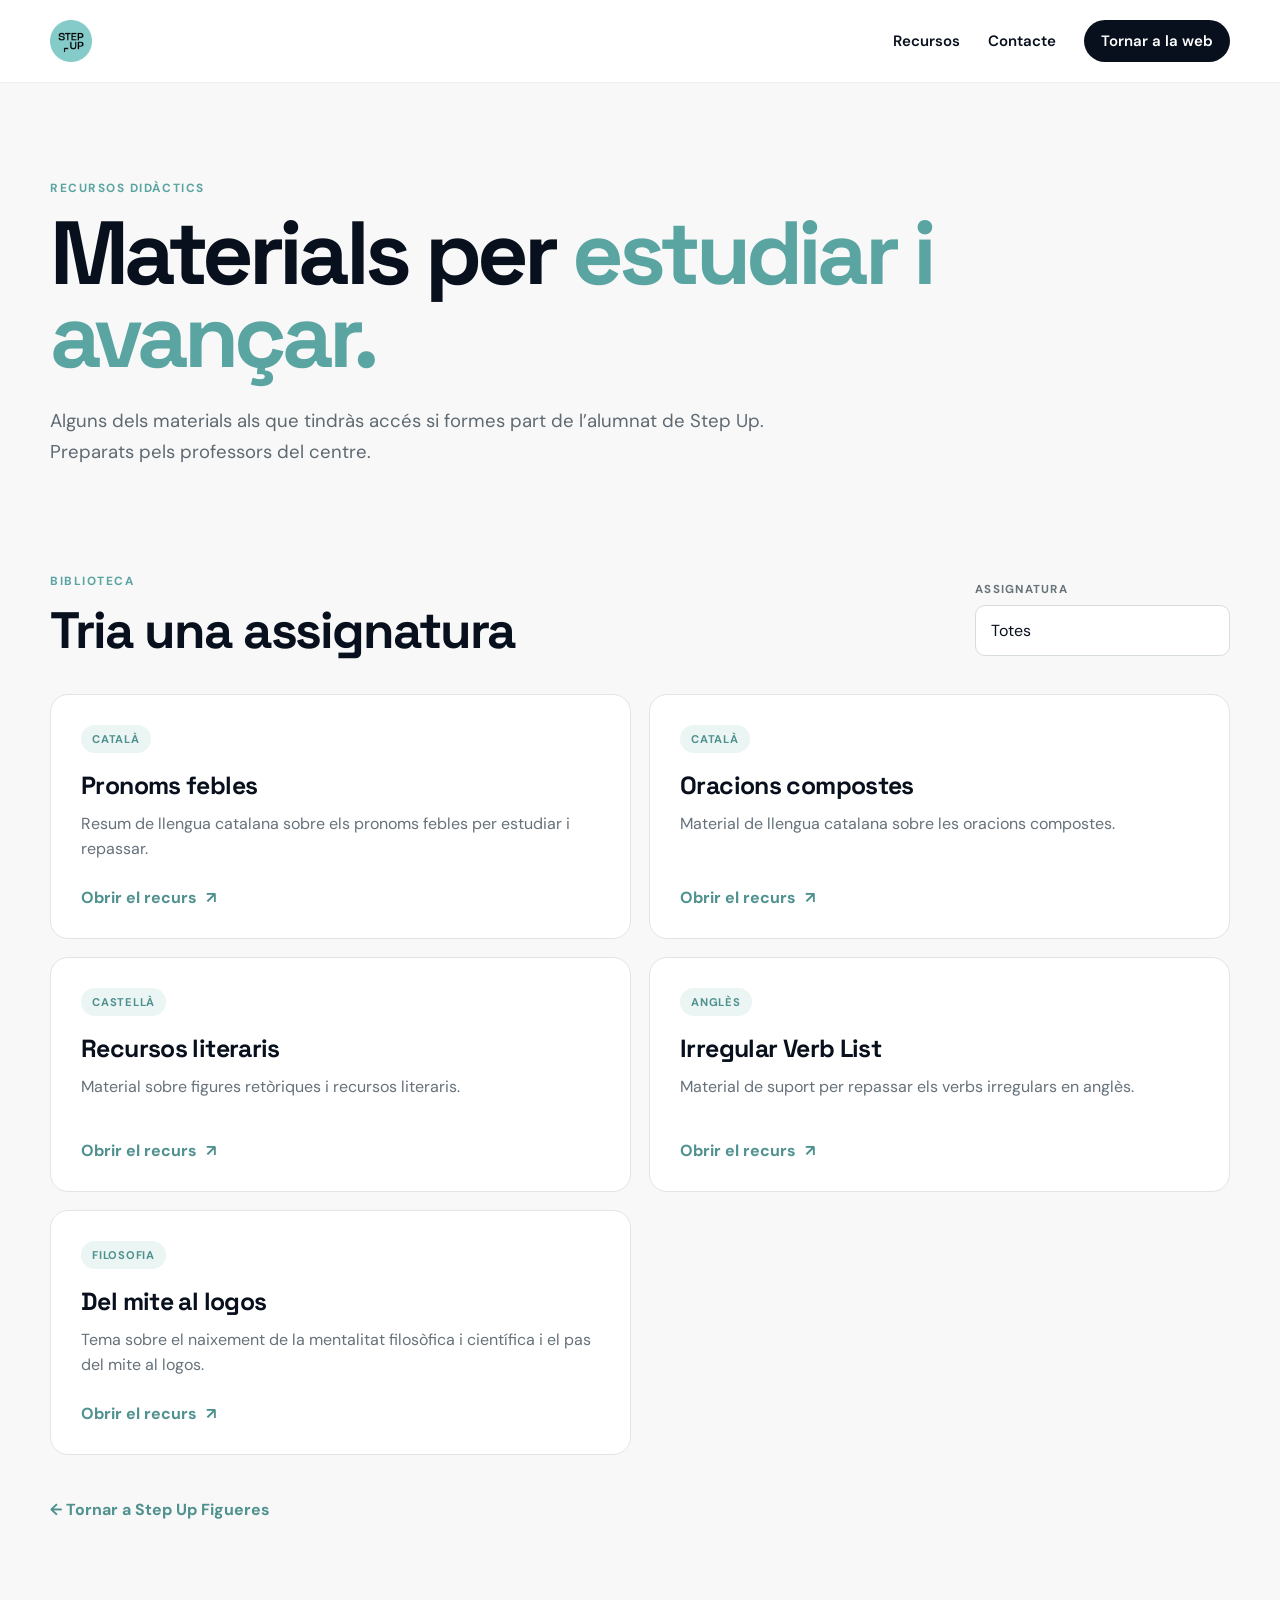
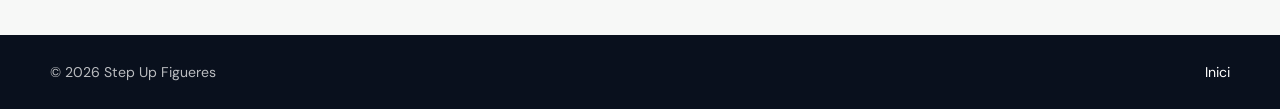
==== recursos.html @ 74e149b8 "Add files via upload" ====
<!DOCTYPE html>
<html lang="ca">
<head>
  <meta charset="UTF-8">
  <meta name="viewport" content="width=device-width, initial-scale=1.0">

  <title>Recursos didàctics | Step Up Figueres</title>
  <meta name="description" content="Recursos didàctics de Step Up Figueres: materials i apunts preparats pels professors del centre per ajudar-te a estudiar i repassar.">
  <link rel="canonical" href="https://www.stepupfigueres.com/recursos.html">
  <meta name="robots" content="index, follow">
  <meta name="theme-color" content="#84CBC9">

  <meta property="og:title" content="Recursos didàctics | Step Up Figueres">
  <meta property="og:description" content="Alguns dels materials als que tindràs accés si formes part de l’alumnat de Step Up. Preparats pels professors del centre.">
  <meta property="og:type" content="website">
  <meta property="og:url" content="https://www.stepupfigueres.com/recursos.html">
  <meta property="og:site_name" content="Step Up Figueres">

  <link rel="preconnect" href="https://fonts.googleapis.com">
  <link rel="preconnect" href="https://fonts.gstatic.com" crossorigin>
  <link href="https://fonts.googleapis.com/css2?family=DM+Sans:wght@400;500;600;700&family=Space+Grotesk:wght@500;600;700&display=swap" rel="stylesheet">
  <link rel="stylesheet" href="recursos.css">

  <script type="application/ld+json">
  {
    "@context":"https://schema.org",
    "@type":"CollectionPage",
    "name":"Recursos didàctics | Step Up Figueres",
    "url":"https://www.stepupfigueres.com/recursos.html",
    "description":"Materials i apunts preparats pels professors de Step Up Figueres.",
    "isPartOf":{
      "@type":"WebSite",
      "name":"Step Up Figueres",
      "url":"https://www.stepupfigueres.com/"
    },
    "mainEntity":{
      "@type":"ItemList",
      "numberOfItems":5,
      "itemListElement":[
        {"@type":"ListItem","position":1,"name":"Pronoms febles"},
        {"@type":"ListItem","position":2,"name":"Oracions compostes"},
        {"@type":"ListItem","position":3,"name":"Recursos literaris"},
        {"@type":"ListItem","position":4,"name":"Irregular Verb List"},
        {"@type":"ListItem","position":5,"name":"Del mite al logos"}
      ]
    }
  }
  </script>
</head>

<body>
  <a class="skip-link" href="#main">Anar al contingut</a>

  <header class="resources-header">
    <div class="container header-inner">
      <a href="index.html" class="brand" aria-label="Step Up Figueres - inici">
        <img src="logo-original.png" alt="Step Up Figueres">
      </a>
      <nav class="resources-nav" aria-label="Navegació">
        <a href="#recursos">Recursos</a>
        <a href="index.html#contacte">Contacte</a>
        <a class="back-cta" href="index.html">Tornar a la web</a>
      </nav>
    </div>
  </header>

  <main id="main">
    <section class="resources-hero">
      <div class="container">
        <p class="eyebrow">RECURSOS DIDÀCTICS</p>
        <h1>Materials per <span>estudiar i avançar.</span></h1>
        <p class="resources-intro">
          Alguns dels materials als que tindràs accés si formes part de l’alumnat de Step Up.
          Preparats pels professors del centre.
        </p>
      </div>
    </section>

    <section class="resources-library" id="recursos" aria-labelledby="library-title">
      <div class="container">
        <div class="library-heading">
          <div>
            <p class="eyebrow">BIBLIOTECA</p>
            <h2>Tria una assignatura</h2>
          </div>
          <div class="filter">
            <label for="resource-subject">Assignatura</label>
            <select id="resource-subject" name="subject">
              <option value="totes">Totes</option>
              <option value="catala">Català</option>
              <option value="castella">Castellà</option>
              <option value="angles">Anglès</option>
              <option value="filosofia">Filosofia</option>
            </select>
          </div>
        </div>

        <div class="resources-grid">
          <!-- Per afegir un recurs:
               1. Puja el PDF dins de /recursos/ sense canviar-li el nom.
               2. Duplica una targeta.
               3. Canvia data-subject, títol, descripció i href.
          -->

          <article class="resource-card" data-subject="catala">
            <span class="resource-subject">Català</span>
            <h3>Pronoms febles</h3>
            <p>Resum de llengua catalana sobre els pronoms febles per estudiar i repassar.</p>
            <a class="resource-link" href="recursos/Resum pronoms febles.pdf" target="_blank" rel="noopener">Obrir el recurs <span>↗</span></a>
          </article>

          <article class="resource-card" data-subject="catala">
            <span class="resource-subject">Català</span>
            <h3>Oracions compostes</h3>
            <p>Material de llengua catalana sobre les oracions compostes.</p>
            <a class="resource-link" href="recursos/Resum oracions compostes.pdf" target="_blank" rel="noopener">Obrir el recurs <span>↗</span></a>
          </article>

          <article class="resource-card" data-subject="castella">
            <span class="resource-subject">Castellà</span>
            <h3>Recursos literaris</h3>
            <p>Material sobre figures retòriques i recursos literaris.</p>
            <a class="resource-link" href="recursos/Recusos literarios (figuras retóricas).pdf" target="_blank" rel="noopener">Obrir el recurs <span>↗</span></a>
          </article>

          <article class="resource-card" data-subject="angles">
            <span class="resource-subject">Anglès</span>
            <h3>Irregular Verb List</h3>
            <p>Material de suport per repassar els verbs irregulars en anglès.</p>
            <a class="resource-link" href="recursos/IRREGULAR VERBS .pdf" target="_blank" rel="noopener">Obrir el recurs <span>↗</span></a>
          </article>

          <article class="resource-card" data-subject="filosofia">
            <span class="resource-subject">Filosofia</span>
            <h3>Del mite al logos</h3>
            <p>Tema sobre el naixement de la mentalitat filosòfica i científica i el pas del mite al logos.</p>
            <a class="resource-link" href="recursos/Resum Tema 1 - El pas del mite al logos.pdf" target="_blank" rel="noopener">Obrir el recurs <span>↗</span></a>
          </article>
        </div>

        <p class="resource-empty" aria-live="polite">No hi ha recursos disponibles per a aquesta assignatura.</p>

        <div class="resources-back">
          <a href="index.html">← Tornar a Step Up Figueres</a>
        </div>
      </div>
    </section>
  </main>

  <footer class="resources-footer">
    <div class="container footer-inner">
      <span>© <span id="resource-year"></span> Step Up Figueres</span>
      <a href="index.html">Inici</a>
    </div>
  </footer>

  <script src="recursos.js"></script>
</body>
</html>
---- recursos.css ----
:root{
  --bg:#f7f8f7;
  --dark:#09101d;
  --muted:#66717a;
  --line:#e1e6e5;
  --accent:#84cbc9;
  --accent-dark:#5aa4a2;
  --white:#fff;
}
*{box-sizing:border-box}
html{scroll-behavior:smooth}
body{margin:0;font-family:"DM Sans",Arial,sans-serif;color:var(--dark);background:var(--bg)}
a{color:inherit;text-decoration:none}
.container{width:min(1180px,calc(100% - 48px));margin:0 auto}
.skip-link{position:absolute;left:-9999px}
.skip-link:focus{left:20px;top:20px;background:#fff;padding:10px 14px;z-index:1000}
.resources-header{background:#fff;border-bottom:1px solid rgba(9,16,29,.07);position:sticky;top:0;z-index:50}
.resources-header .header-inner{min-height:82px;display:flex;align-items:center;justify-content:space-between;gap:30px}
.brand img{display:block;width:auto;height:42px;max-width:190px}
.resources-nav{display:flex;align-items:center;gap:28px;font-size:.94rem;font-weight:600}
.resources-nav a{transition:opacity .2s}
.resources-nav a:hover{opacity:.62}
.resources-nav .back-cta{background:var(--dark);color:#fff;padding:11px 17px;border-radius:999px}
.resources-hero{padding:100px 0 88px;background:var(--bg)}
.eyebrow{margin:0 0 17px;font-size:.74rem;line-height:1;font-weight:700;letter-spacing:.13em;color:var(--accent-dark)}
.resources-hero h1{font-family:"Space Grotesk",Arial,sans-serif;font-size:clamp(3.1rem,7vw,6.4rem);line-height:.93;letter-spacing:-.055em;max-width:980px;margin:0 0 28px;font-weight:700}
.resources-hero h1 span{color:var(--accent-dark)}
.resources-intro{max-width:720px;margin:0;font-size:1.16rem;line-height:1.65;color:#5f6972}
.resources-library{padding:20px 0 115px}
.library-heading{display:flex;align-items:flex-end;justify-content:space-between;gap:35px;margin-bottom:38px}
.library-heading h2{font-family:"Space Grotesk",Arial,sans-serif;font-size:clamp(2rem,4vw,3.4rem);line-height:1;margin:0;letter-spacing:-.04em}
.filter{width:255px}
.filter label{display:block;margin:0 0 8px;font-size:.72rem;font-weight:700;letter-spacing:.11em;text-transform:uppercase;color:#68737b}
.filter select{appearance:none;width:100%;padding:14px 42px 14px 15px;border:1px solid #d6dddc;border-radius:10px;background:#fff;color:var(--dark);font:inherit;cursor:pointer}
.resources-grid{display:grid;grid-template-columns:repeat(2,minmax(0,1fr));gap:18px}
.resource-card{display:flex;flex-direction:column;min-height:235px;padding:30px;border:1px solid var(--line);border-radius:18px;background:#fff;transition:transform .22s ease,box-shadow .22s ease,border-color .22s ease}
.resource-card:hover{transform:translateY(-4px);border-color:#cbd8d7;box-shadow:0 18px 45px rgba(9,16,29,.08)}
.resource-subject{align-self:flex-start;display:inline-flex;padding:7px 11px;border-radius:999px;background:#eaf5f4;color:#4f918f;font-size:.7rem;font-weight:700;letter-spacing:.07em;text-transform:uppercase;margin-bottom:20px}
.resource-card h3{font-family:"Space Grotesk",Arial,sans-serif;font-size:1.55rem;line-height:1.08;letter-spacing:-.025em;margin:0 0 11px}
.resource-card p{margin:0;color:var(--muted);line-height:1.58}
.resource-link{margin-top:auto;padding-top:26px;color:#4f918f;font-weight:700}
.resource-link span{display:inline-block;margin-left:5px;transition:transform .2s}
.resource-card:hover .resource-link span{transform:translateX(4px)}
.resource-empty{display:none;margin:25px 0 0;color:var(--muted)}
.resources-back{margin-top:44px}
.resources-back a{font-weight:700;color:#4f918f}
.resources-footer{background:var(--dark);color:#fff;padding:28px 0}
.footer-inner{display:flex;justify-content:space-between;gap:20px;font-size:.88rem;color:rgba(255,255,255,.72)}
.footer-inner a{color:#fff}
@media(max-width:900px){
  .resources-nav{gap:17px}
  .resources-nav a:not(.back-cta){display:none}
  .library-heading{align-items:stretch;flex-direction:column}
  .filter{width:100%;max-width:340px}
}
@media(max-width:600px){
  .container{width:min(100% - 34px,1180px)}
  .resources-header .header-inner{min-height:72px}
  .brand img{height:36px;max-width:165px}
  .resources-hero{padding:70px 0 62px}
  .resources-hero h1{font-size:clamp(2.8rem,15vw,4.5rem)}
  .resources-intro{font-size:1.05rem}
  .resources-library{padding:5px 0 80px}
  .resources-grid{grid-template-columns:1fr}
  .resource-card{min-height:215px;padding:25px}
}
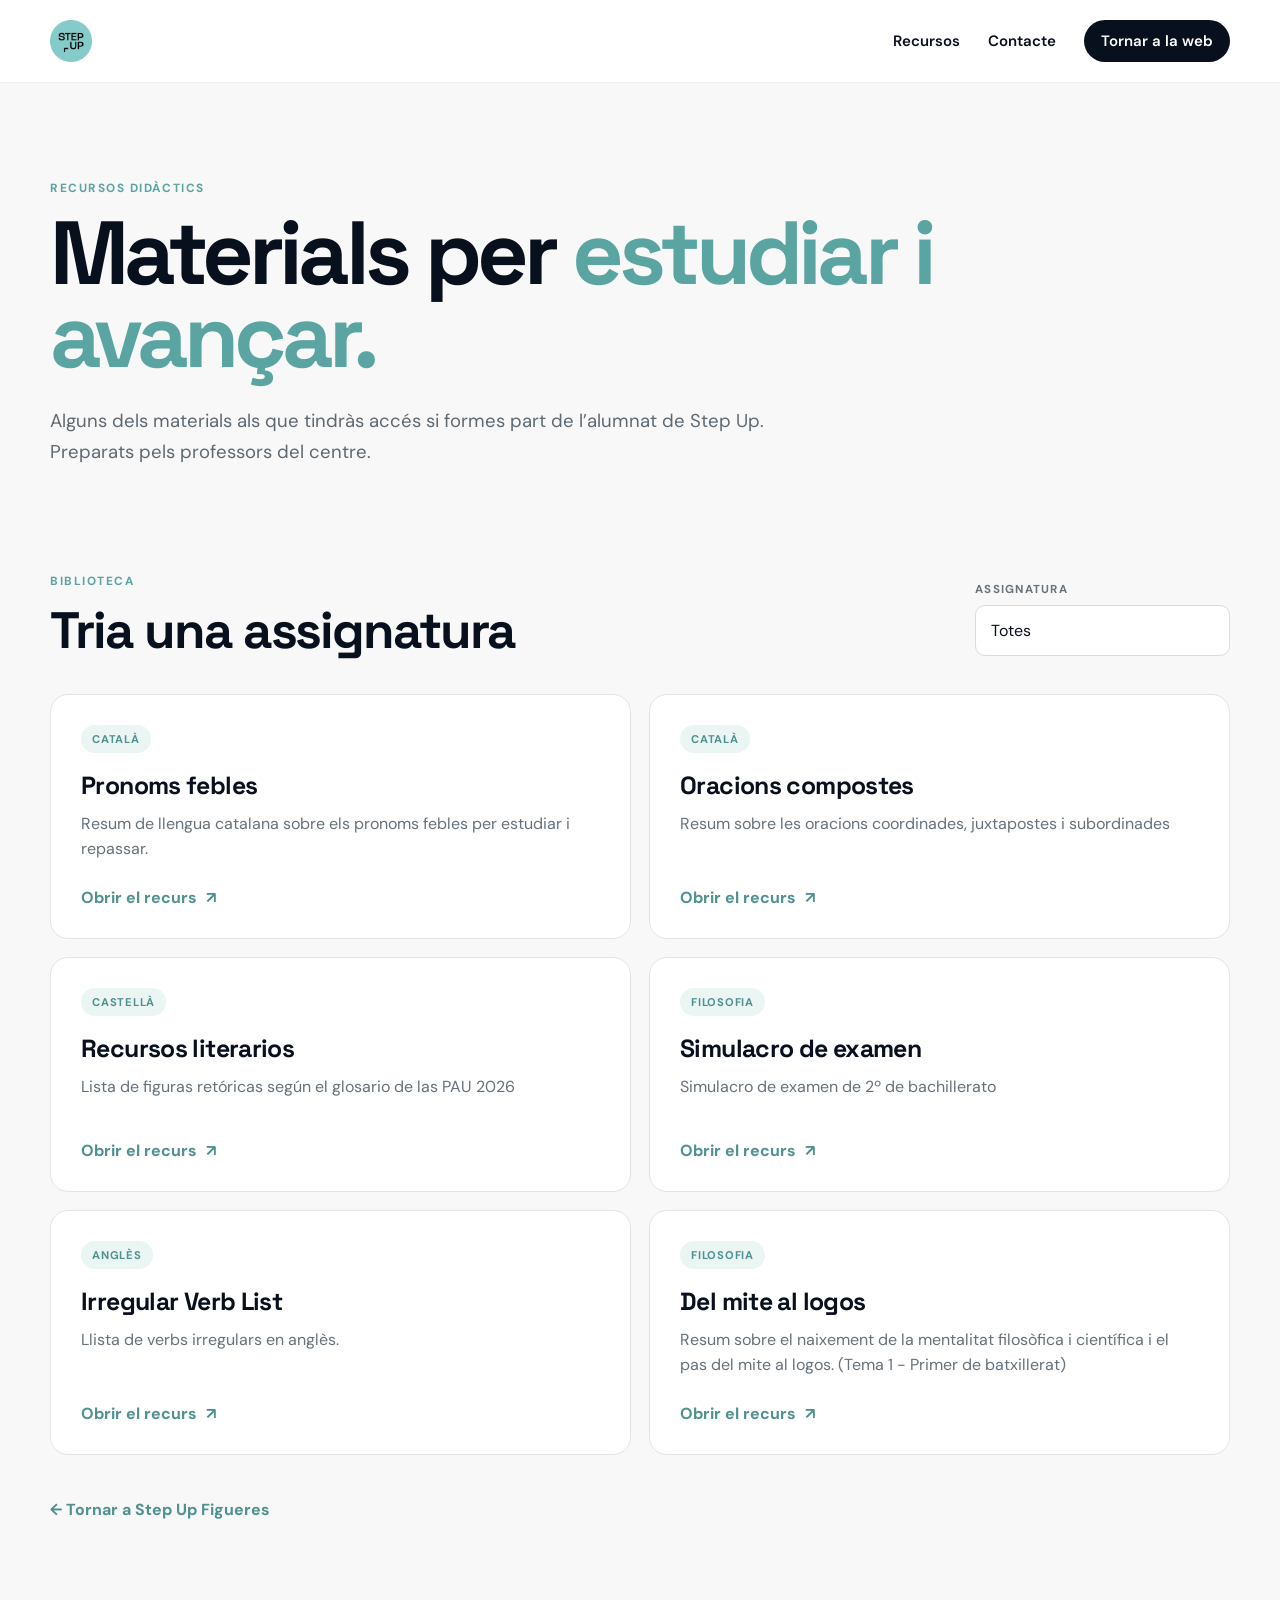
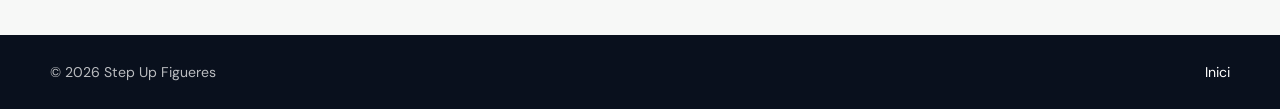
==== commit 3022e7db: "Update recursos.html" ====
--- a/recursos.html
+++ b/recursos.html
@@ -112,28 +112,35 @@
           <article class="resource-card" data-subject="catala">
             <span class="resource-subject">Català</span>
             <h3>Oracions compostes</h3>
-            <p>Material de llengua catalana sobre les oracions compostes.</p>
+            <p>Resum sobre les oracions coordinades, juxtapostes i subordinades</p>
             <a class="resource-link" href="recursos/Resum oracions compostes.pdf" target="_blank" rel="noopener">Obrir el recurs <span>↗</span></a>
           </article>
 
           <article class="resource-card" data-subject="castella">
             <span class="resource-subject">Castellà</span>
-            <h3>Recursos literaris</h3>
-            <p>Material sobre figures retòriques i recursos literaris.</p>
+            <h3>Recursos literarios</h3>
+            <p>Lista de figuras retóricas según el glosario de las PAU 2026</p>
             <a class="resource-link" href="recursos/Recusos literarios (figuras retóricas).pdf" target="_blank" rel="noopener">Obrir el recurs <span>↗</span></a>
+          </article>
+          
+             <article class="resource-card" data-subject="filosofia">
+            <span class="resource-subject">Filosofia</span>
+            <h3>Simulacro de examen</h3>
+            <p>Simulacro de examen de 2º de bachillerato </p>
+            <a class="resource-link" href="recursos/_El Faro_ Simulacro de examen.pdf" target="_blank" rel="noopener">Obrir el recurs <span>↗</span></a>
           </article>
 
           <article class="resource-card" data-subject="angles">
             <span class="resource-subject">Anglès</span>
             <h3>Irregular Verb List</h3>
-            <p>Material de suport per repassar els verbs irregulars en anglès.</p>
+            <p>Llista de verbs irregulars en anglès.</p>
             <a class="resource-link" href="recursos/IRREGULAR VERBS .pdf" target="_blank" rel="noopener">Obrir el recurs <span>↗</span></a>
           </article>
 
           <article class="resource-card" data-subject="filosofia">
             <span class="resource-subject">Filosofia</span>
             <h3>Del mite al logos</h3>
-            <p>Tema sobre el naixement de la mentalitat filosòfica i científica i el pas del mite al logos.</p>
+            <p>Resum sobre el naixement de la mentalitat filosòfica i científica i el pas del mite al logos. (Tema 1 - Primer de batxillerat) </p>
             <a class="resource-link" href="recursos/Resum Tema 1 - El pas del mite al logos.pdf" target="_blank" rel="noopener">Obrir el recurs <span>↗</span></a>
           </article>
         </div>
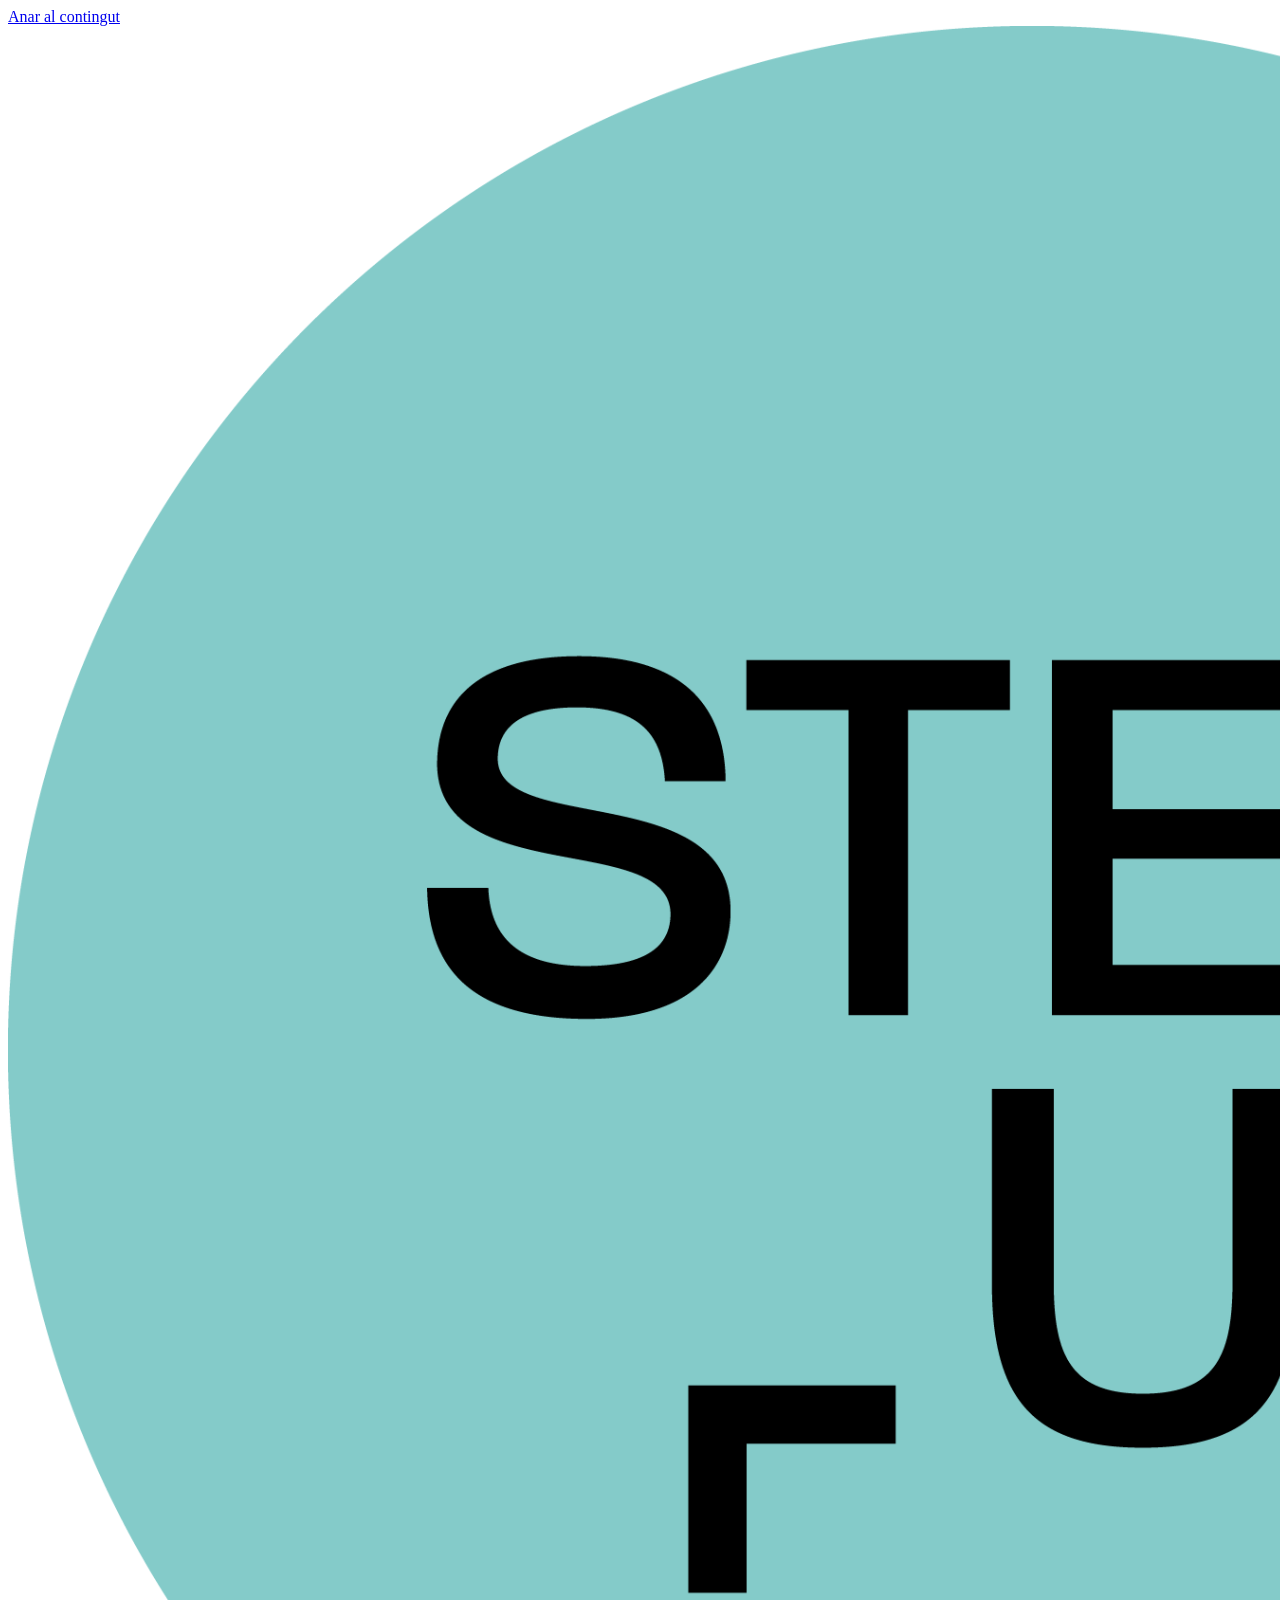
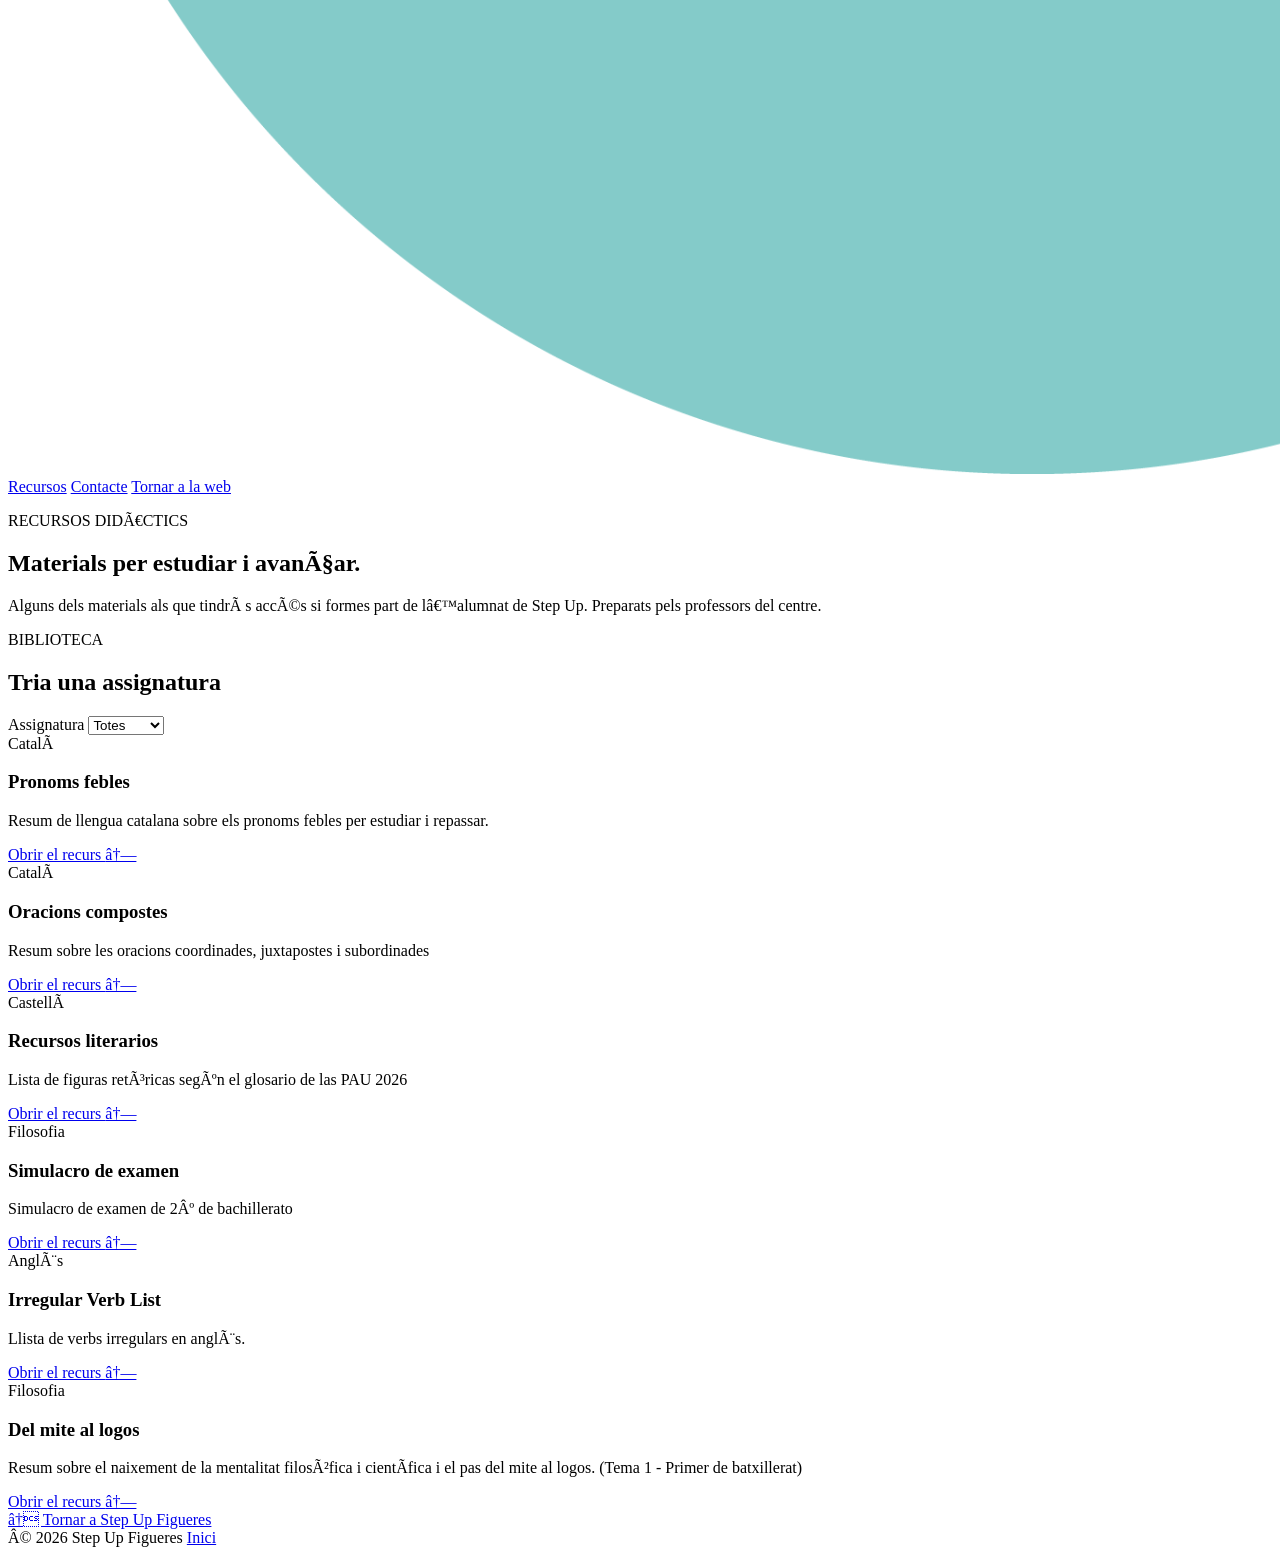
==== commit cba231e9: "Update recursos.html" ====
--- a/recursos.html
+++ b/recursos.html
@@ -1,6 +1,12 @@
 <!DOCTYPE html>
 <html lang="ca">
 <head>
+    <!-- Google tag (gtag.js) -->
+<script async src="https://www.googletagmanager.com/gtag/js?id=G-YTLZKDJ5K1"></script>
+<script>
+  window.dataLayer = window.dataLayer || [];
+  function gtag(){dataLayer.push(arguments);}
+  gtag('js', new Date());
   <meta charset="UTF-8">
   <meta name="viewport" content="width=device-width, initial-scale=1.0">
 
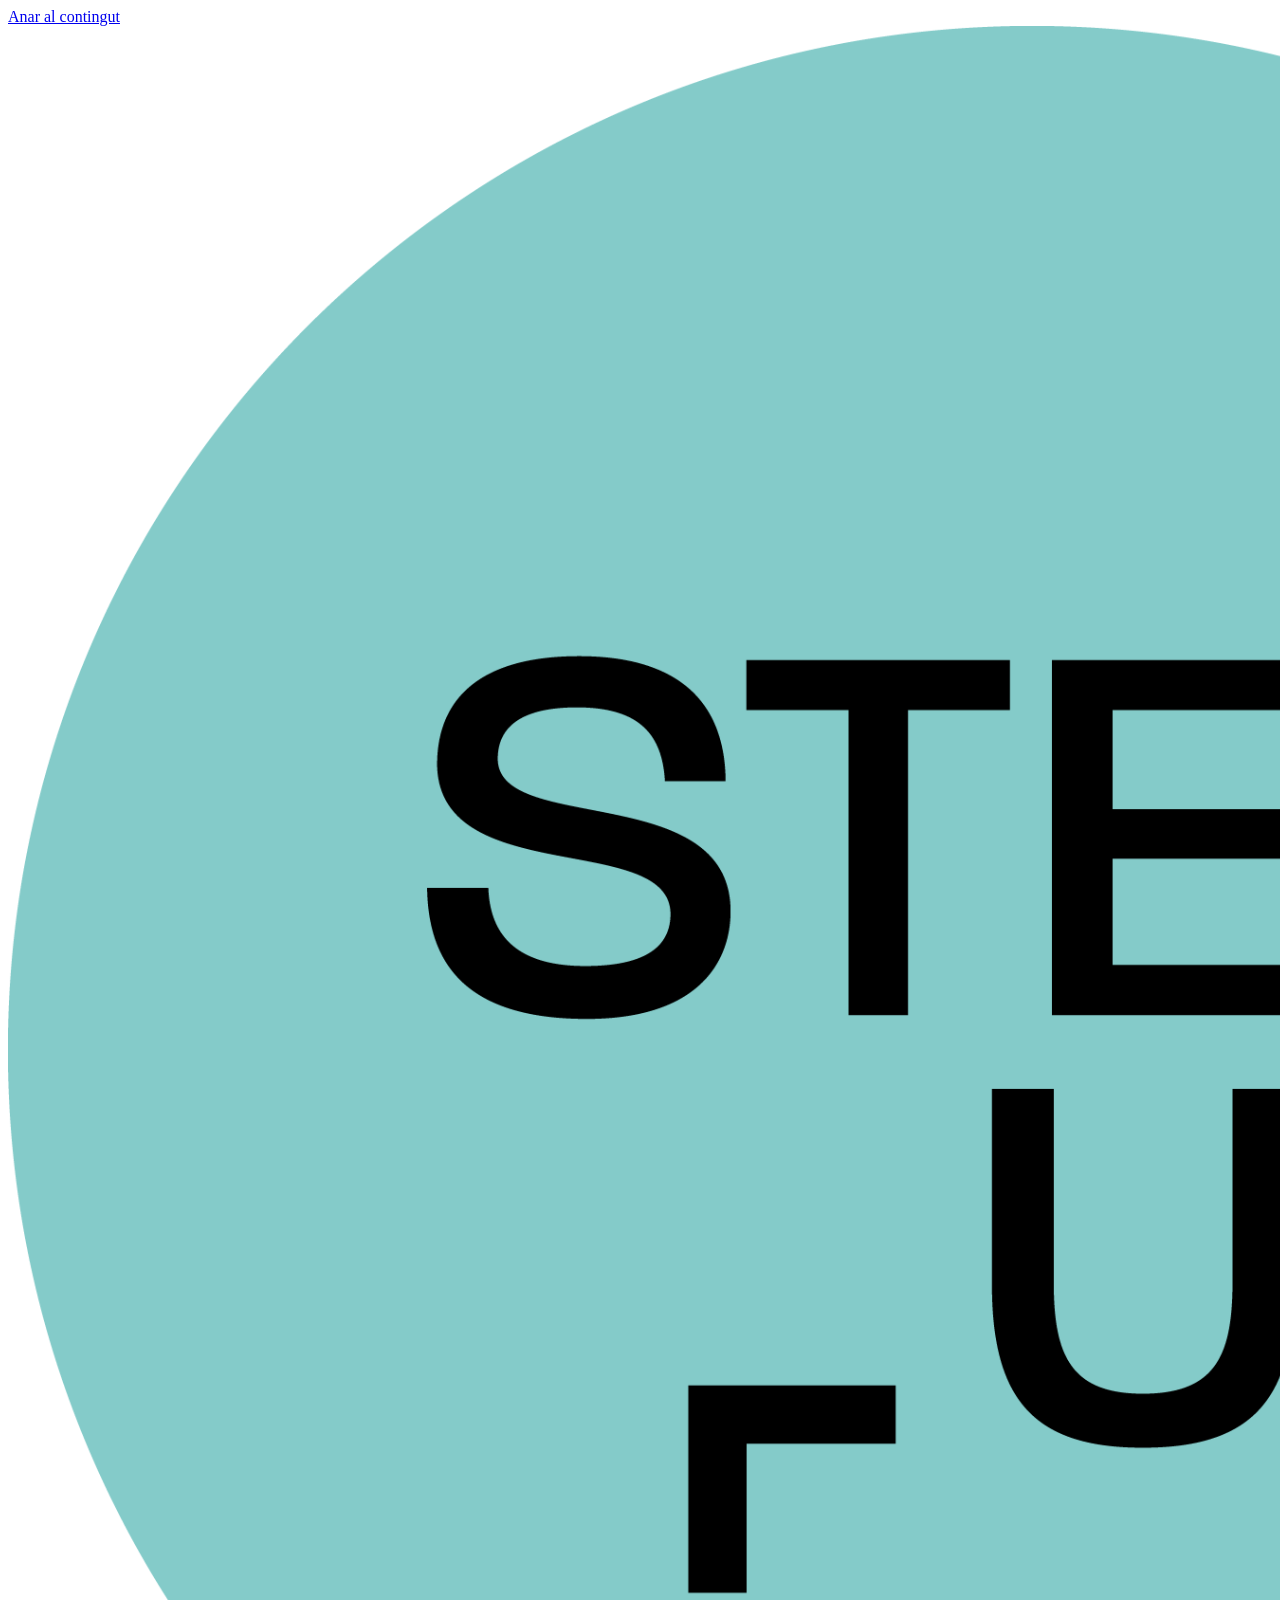
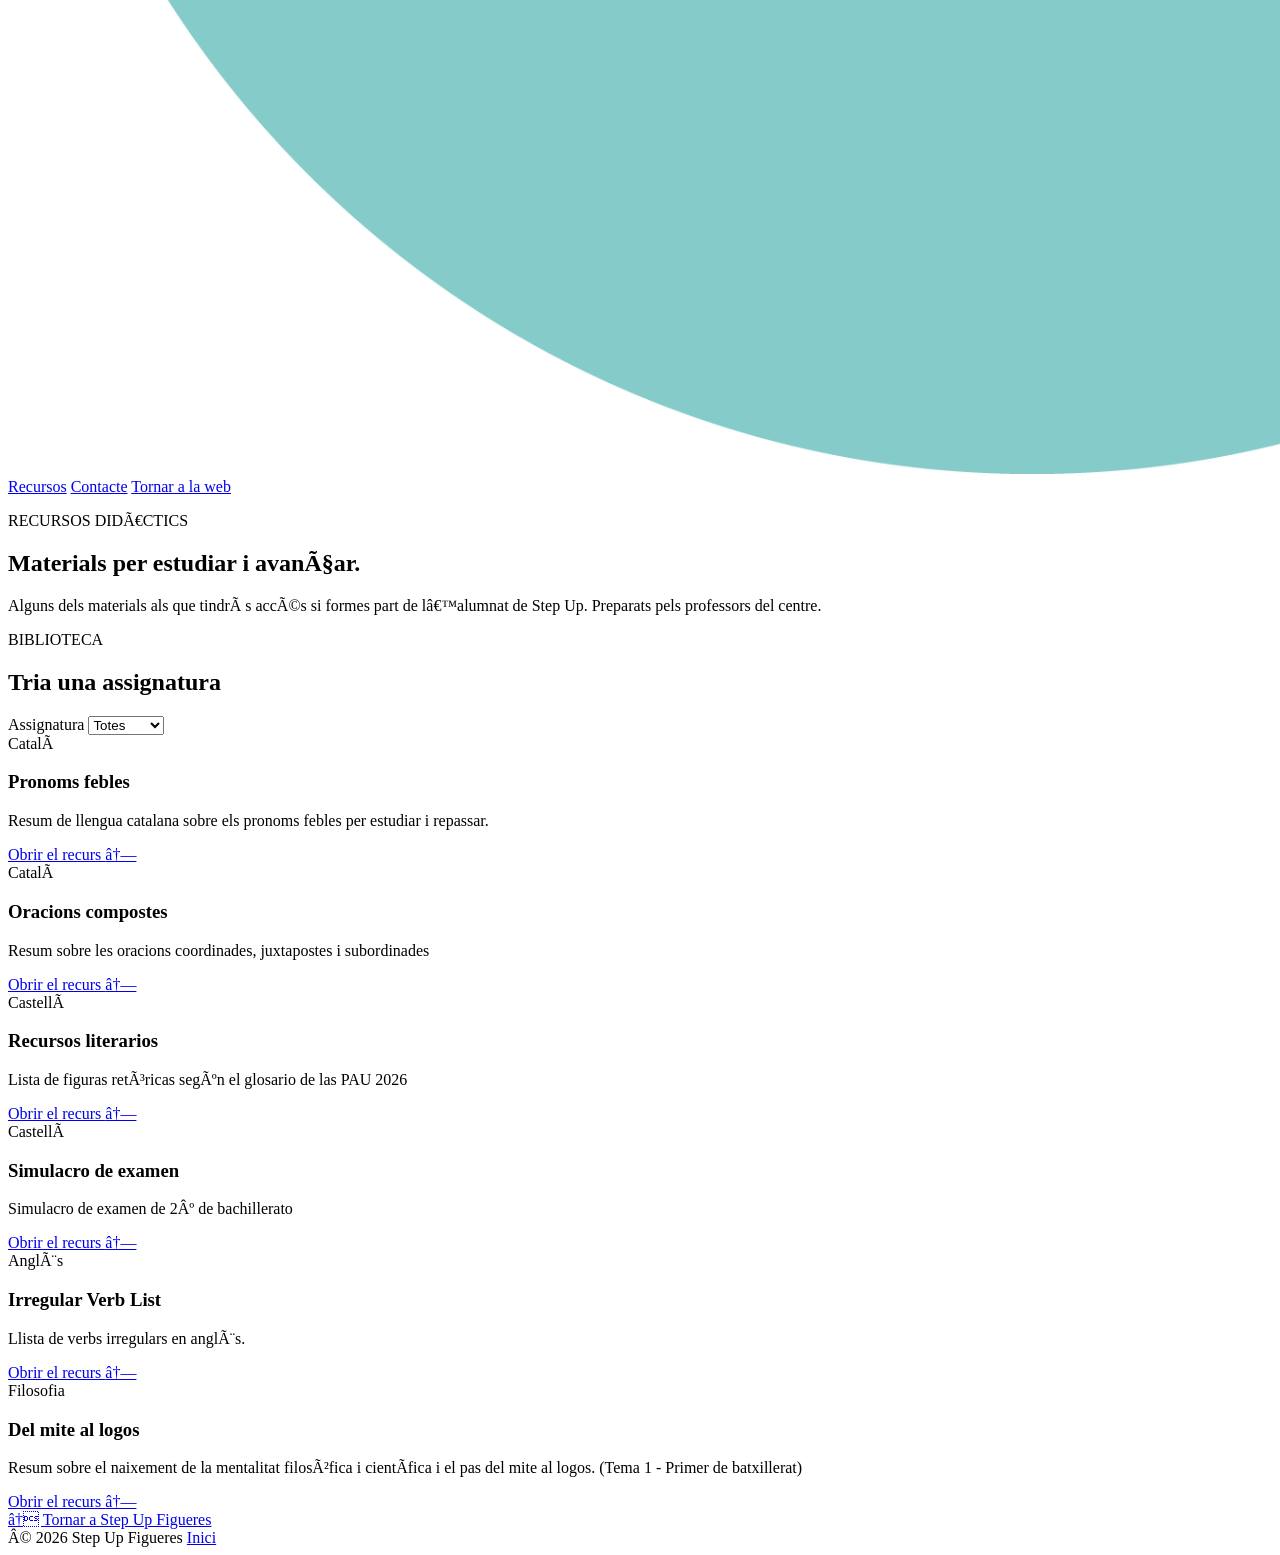
==== commit 6c244797: "Update recursos.html" ====
--- a/recursos.html
+++ b/recursos.html
@@ -9,6 +9,24 @@
   gtag('js', new Date());
   <meta charset="UTF-8">
   <meta name="viewport" content="width=device-width, initial-scale=1.0">
+
+      <header class="site-header" id="top">
+    <div class="container nav">
+      <a href="#top" class="brand" aria-label="Step Up Figueres - inici">
+        <img src="logo-original.png" alt="Step Up Figueres" />
+      </a>
+      <button class="menu-toggle" aria-label="Obrir menú" aria-expanded="false">
+        <span></span><span></span>
+      </button>
+      <nav class="nav-links" aria-label="Navegació principal">
+        <a href="#serveis">Serveis</a>
+        <a href="#extraescolars">Extraescolars</a>
+        <a href="recursos.html">Recursos didàctics</a>
+        <a href="#contacte">Contacte</a>
+        <a class="nav-cta" target="_blank" rel="noopener" href="https://wa.me/34677625534?text=Hola%21%20M%27agradaria%20demanar%20informaci%C3%B3%20sobre%20Step%20Up%20Figueres.">WhatsApp</a>
+      </nav>
+    </div>
+  </header>
 
   <title>Recursos didàctics | Step Up Figueres</title>
   <meta name="description" content="Recursos didàctics de Step Up Figueres: materials i apunts preparats pels professors del centre per ajudar-te a estudiar i repassar.">
@@ -129,8 +147,8 @@
             <a class="resource-link" href="recursos/Recusos literarios (figuras retóricas).pdf" target="_blank" rel="noopener">Obrir el recurs <span>↗</span></a>
           </article>
           
-             <article class="resource-card" data-subject="filosofia">
-            <span class="resource-subject">Filosofia</span>
+             <article class="resource-card" data-subject="castella">
+            <span class="resource-subject">Castellà</span>
             <h3>Simulacro de examen</h3>
             <p>Simulacro de examen de 2º de bachillerato </p>
             <a class="resource-link" href="recursos/_El Faro_ Simulacro de examen.pdf" target="_blank" rel="noopener">Obrir el recurs <span>↗</span></a>
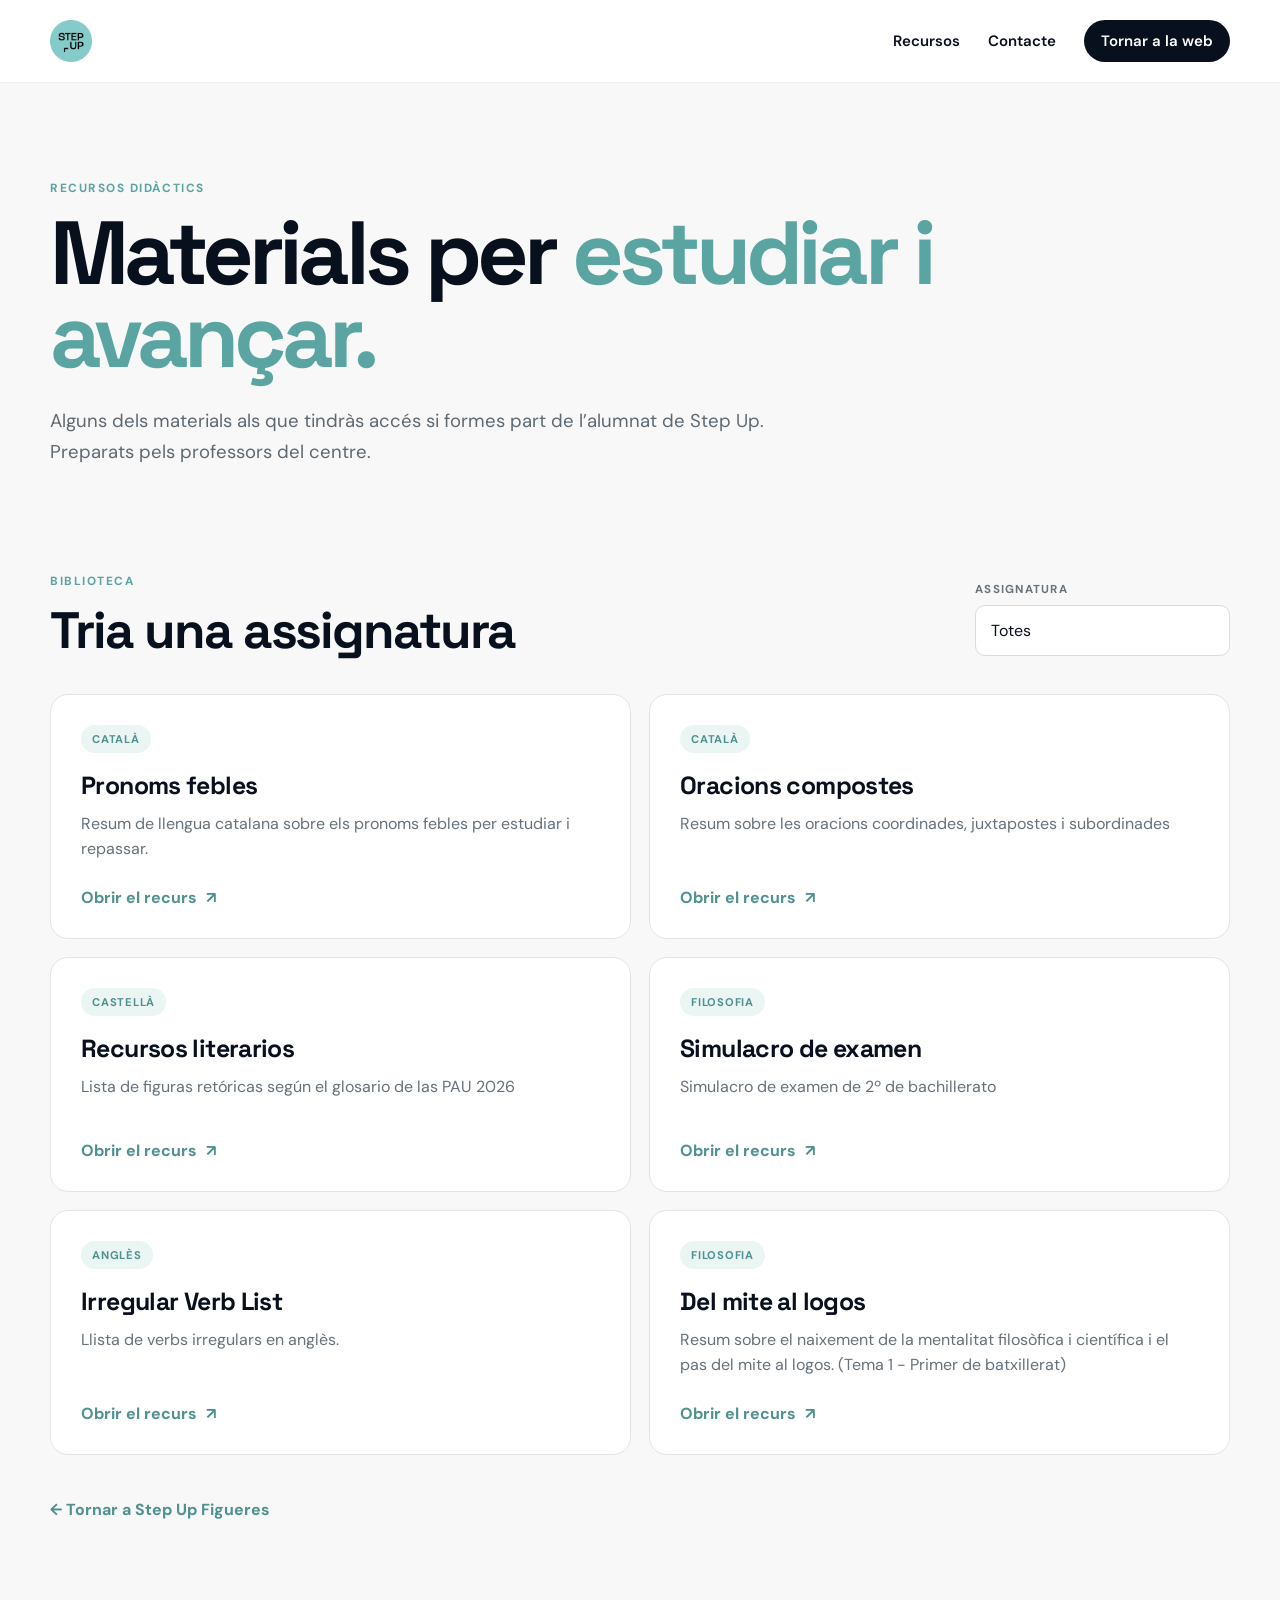
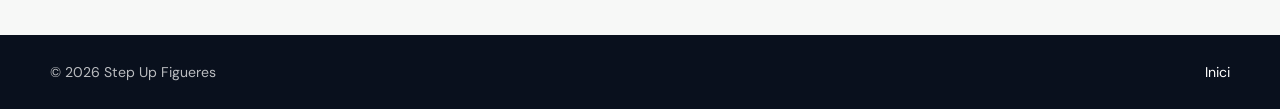
==== commit 270b8a07: "Update recursos.html" ====
--- a/recursos.html
+++ b/recursos.html
@@ -1,32 +1,8 @@
 <!DOCTYPE html>
 <html lang="ca">
 <head>
-    <!-- Google tag (gtag.js) -->
-<script async src="https://www.googletagmanager.com/gtag/js?id=G-YTLZKDJ5K1"></script>
-<script>
-  window.dataLayer = window.dataLayer || [];
-  function gtag(){dataLayer.push(arguments);}
-  gtag('js', new Date());
   <meta charset="UTF-8">
   <meta name="viewport" content="width=device-width, initial-scale=1.0">
-
-      <header class="site-header" id="top">
-    <div class="container nav">
-      <a href="#top" class="brand" aria-label="Step Up Figueres - inici">
-        <img src="logo-original.png" alt="Step Up Figueres" />
-      </a>
-      <button class="menu-toggle" aria-label="Obrir menú" aria-expanded="false">
-        <span></span><span></span>
-      </button>
-      <nav class="nav-links" aria-label="Navegació principal">
-        <a href="#serveis">Serveis</a>
-        <a href="#extraescolars">Extraescolars</a>
-        <a href="recursos.html">Recursos didàctics</a>
-        <a href="#contacte">Contacte</a>
-        <a class="nav-cta" target="_blank" rel="noopener" href="https://wa.me/34677625534?text=Hola%21%20M%27agradaria%20demanar%20informaci%C3%B3%20sobre%20Step%20Up%20Figueres.">WhatsApp</a>
-      </nav>
-    </div>
-  </header>
 
   <title>Recursos didàctics | Step Up Figueres</title>
   <meta name="description" content="Recursos didàctics de Step Up Figueres: materials i apunts preparats pels professors del centre per ajudar-te a estudiar i repassar.">
@@ -147,8 +123,8 @@
             <a class="resource-link" href="recursos/Recusos literarios (figuras retóricas).pdf" target="_blank" rel="noopener">Obrir el recurs <span>↗</span></a>
           </article>
           
-             <article class="resource-card" data-subject="castella">
-            <span class="resource-subject">Castellà</span>
+             <article class="resource-card" data-subject="filosofia">
+            <span class="resource-subject">Filosofia</span>
             <h3>Simulacro de examen</h3>
             <p>Simulacro de examen de 2º de bachillerato </p>
             <a class="resource-link" href="recursos/_El Faro_ Simulacro de examen.pdf" target="_blank" rel="noopener">Obrir el recurs <span>↗</span></a>
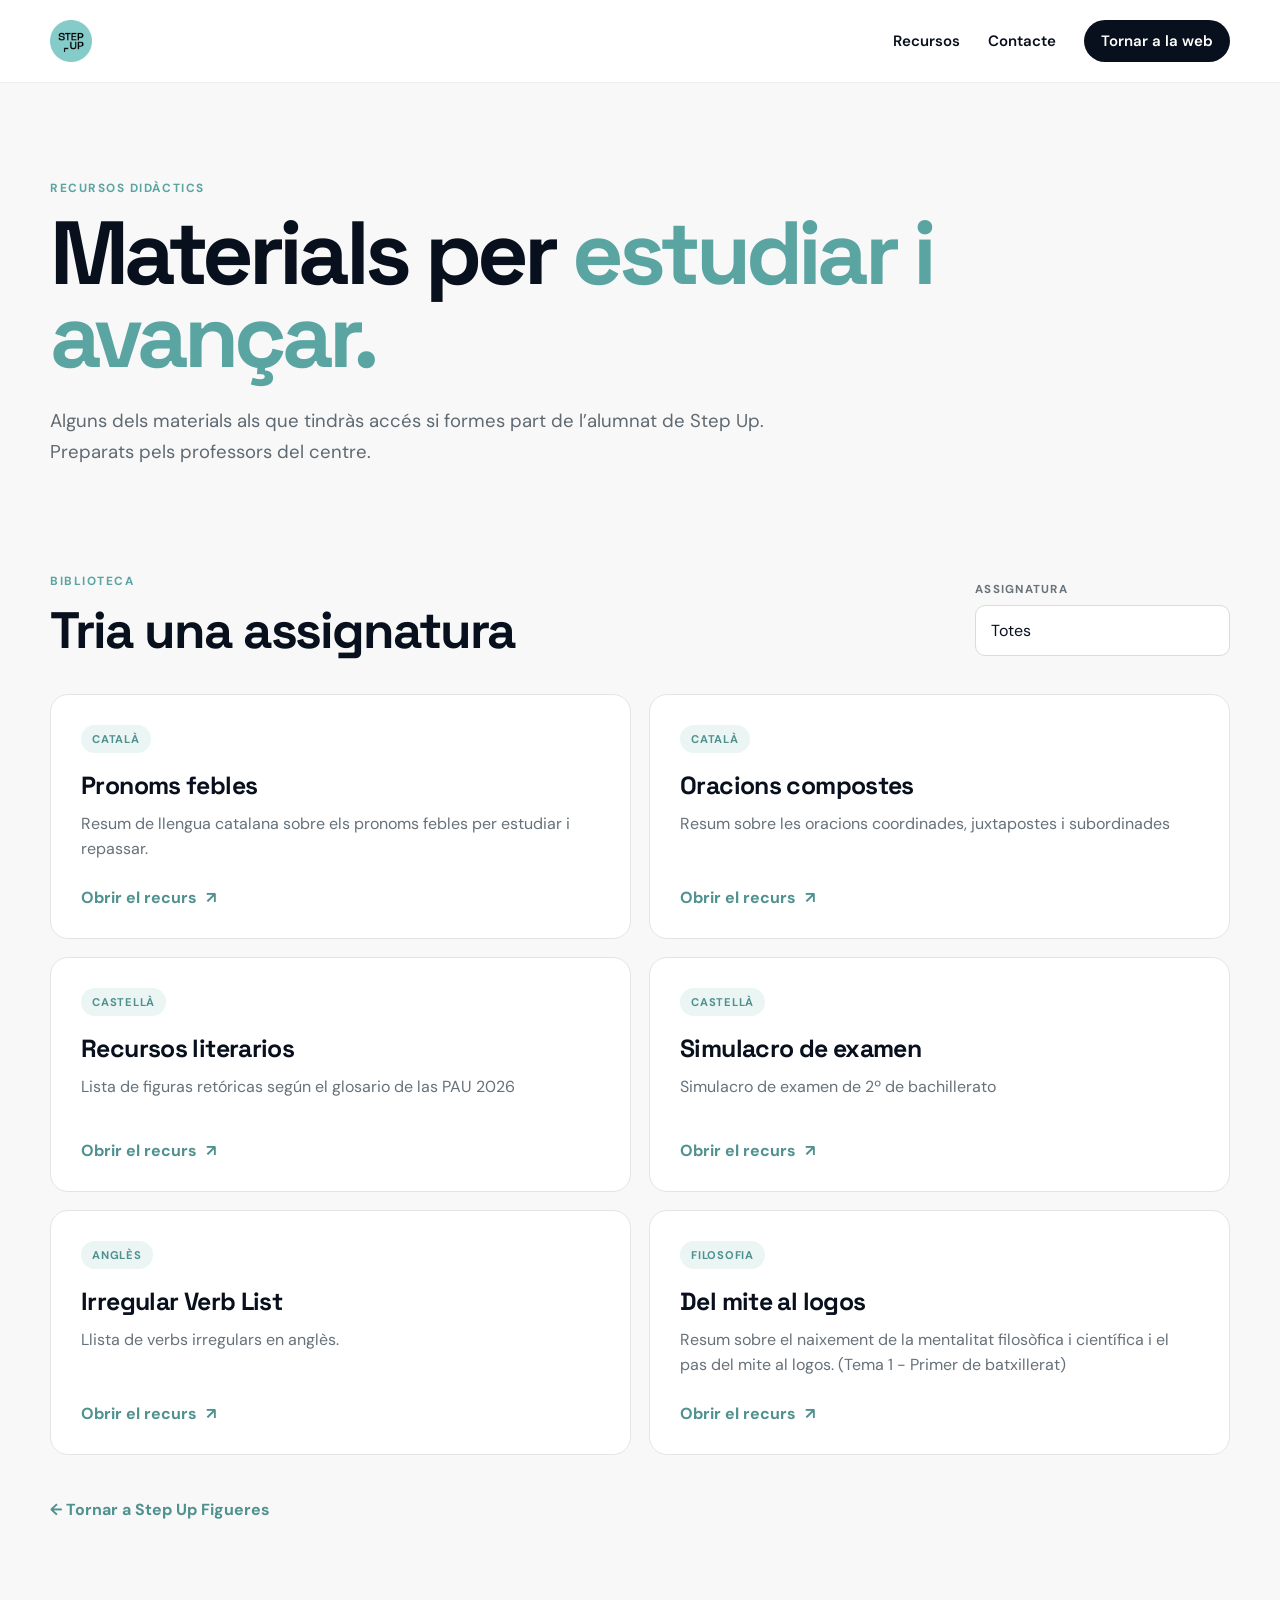
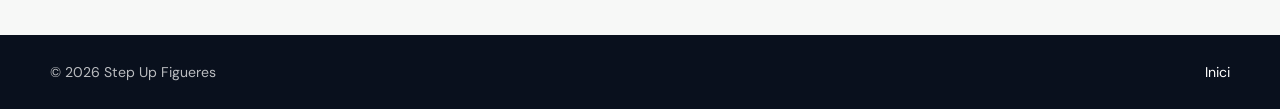
==== commit 38d2cba3: "Update recursos.html" ====
--- a/recursos.html
+++ b/recursos.html
@@ -123,8 +123,8 @@
             <a class="resource-link" href="recursos/Recusos literarios (figuras retóricas).pdf" target="_blank" rel="noopener">Obrir el recurs <span>↗</span></a>
           </article>
           
-             <article class="resource-card" data-subject="filosofia">
-            <span class="resource-subject">Filosofia</span>
+             <article class="resource-card" data-subject="castella">
+            <span class="resource-subject">Castellà</span>
             <h3>Simulacro de examen</h3>
             <p>Simulacro de examen de 2º de bachillerato </p>
             <a class="resource-link" href="recursos/_El Faro_ Simulacro de examen.pdf" target="_blank" rel="noopener">Obrir el recurs <span>↗</span></a>
